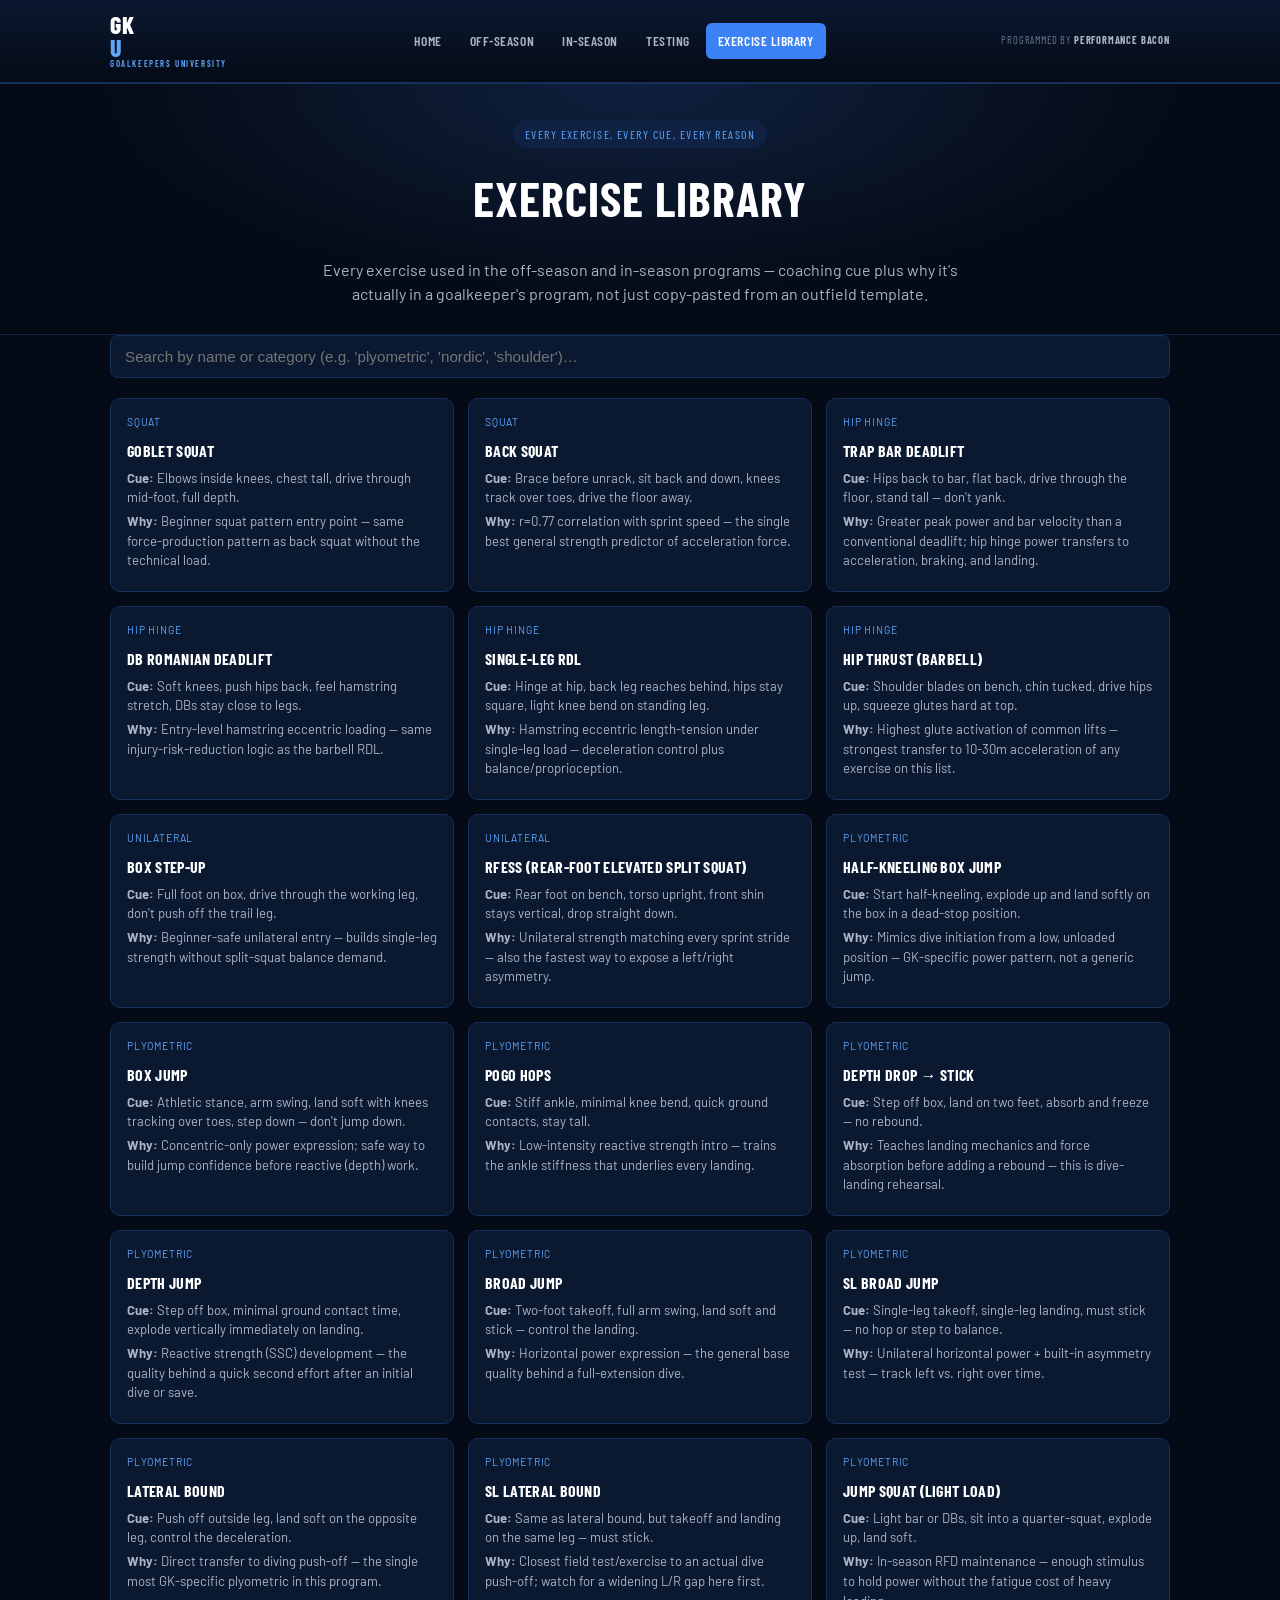
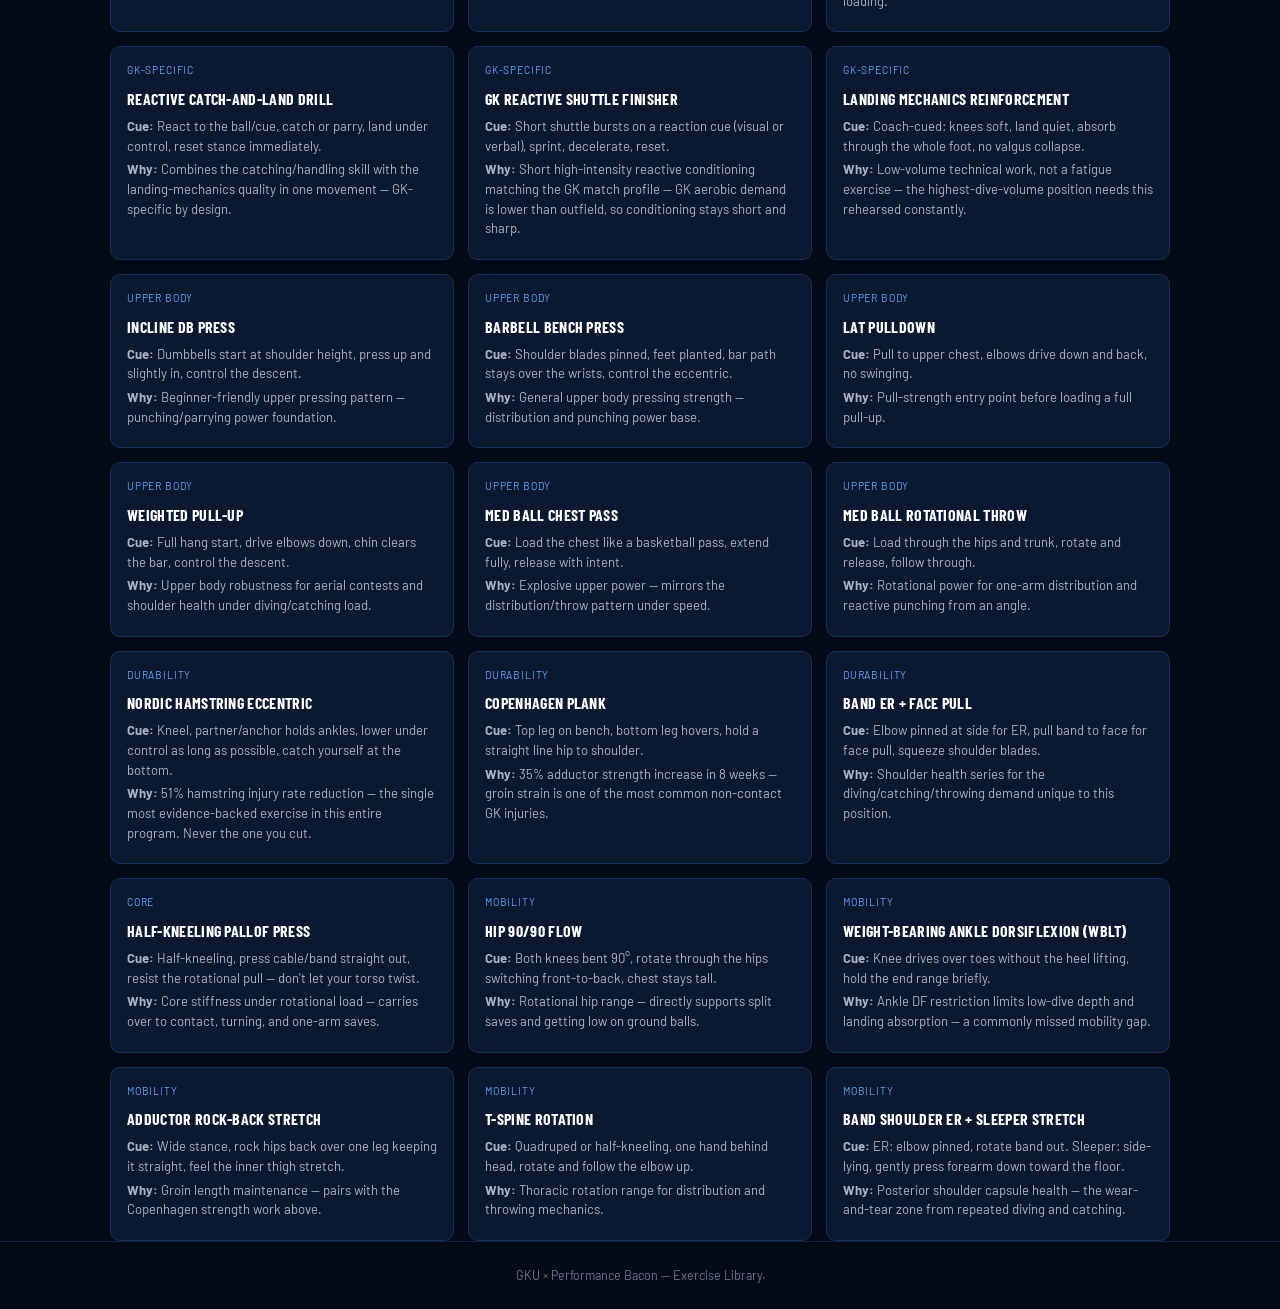
==== exercise-library.html @ 05894696 "Initial build: GKU x Performance Bacon goalkeeper program 12-week off-season (Triphasic block: Eccen" ====
<!DOCTYPE html>
<html lang="en">
<head>
<meta charset="UTF-8">
<meta name="viewport" content="width=device-width, initial-scale=1.0">
<title>Exercise Library — GKU Performance</title>
<link rel="preconnect" href="https://fonts.googleapis.com">
<link href="https://fonts.googleapis.com/css2?family=Barlow:wght@400;500;600&family=Barlow+Condensed:wght@600;700;800&display=swap" rel="stylesheet">
<link rel="stylesheet" href="assets/css/style.css">
</head>
<body>

<header class="site-header">
  <div class="header-inner">
    <div class="brand-lockup">
      <div class="gku-mark">GK<span style="color:var(--blue-bright)">U</span><small>GOALKEEPERS UNIVERSITY</small></div>
    </div>
    <nav class="main-nav">
      <a href="index.html">Home</a>
      <a href="off-season.html">Off-Season</a>
      <a href="in-season.html">In-Season</a>
      <a href="testing-guide.html">Testing</a>
      <a href="exercise-library.html">Exercise Library</a>
    </nav>
    <div class="pb-credit">Programmed by <b>Performance Bacon</b></div>
  </div>
</header>

<section class="hero" style="padding:36px 20px 28px;">
  <div class="wrap">
    <span class="tag">Every Exercise, Every Cue, Every Reason</span>
    <h1>Exercise Library</h1>
    <p>Every exercise used in the off-season and in-season programs — coaching cue plus why it's actually in a goalkeeper's program, not just copy-pasted from an outfield template.</p>
  </div>
</section>

<main class="wrap">
  <div class="search-bar">
    <input type="text" id="exSearch" placeholder="Search by name or category (e.g. 'plyometric', 'nordic', 'shoulder')…">
  </div>
  <div class="ex-grid" id="exGrid"></div>
</main>

<footer>
  <div class="wrap">
    GKU × Performance Bacon — Exercise Library.
  </div>
</footer>

<script src="assets/js/data-exercises.js"></script>
<script src="assets/js/app.js"></script>
<script>
(function () {
  var grid = document.getElementById('exGrid');
  window.EXERCISE_LIBRARY.forEach(function (ex) {
    var card = document.createElement('div');
    card.className = 'ex-card';
    card.innerHTML = '<span class="cat">' + ex.cat + '</span>' +
      '<h4>' + ex.name + '</h4>' +
      '<p><b>Cue:</b> ' + ex.cue + '</p>' +
      '<p><b>Why:</b> ' + ex.why + '</p>';
    grid.appendChild(card);
  });
  gkuInitLibrarySearch(document.getElementById('exSearch'), '.ex-card');
})();
</script>
</body>
</html>
---- assets/css/style.css ----
:root {
  --navy-950: #050b16;
  --navy-900: #0a1830;
  --navy-800: #0f2244;
  --navy-700: #16305c;
  --navy-600: #1d3f78;
  --blue-accent: #3b82f6;
  --blue-bright: #60a5fa;
  --white: #ffffff;
  --gray-100: #e7ebf3;
  --gray-300: #aab4c6;
  --gray-500: #6b7691;
  --green-ok: #34d399;
  --amber: #fbbf24;
  --red: #f87171;
  --radius: 10px;
  --max-w: 1100px;
}

* { box-sizing: border-box; }

body {
  margin: 0;
  font-family: 'Barlow', -apple-system, BlinkMacSystemFont, 'Segoe UI', Arial, sans-serif;
  background: var(--navy-950);
  color: var(--gray-100);
  line-height: 1.5;
}

h1, h2, h3, h4 {
  font-family: 'Barlow Condensed', 'Arial Narrow', sans-serif;
  font-weight: 700;
  text-transform: uppercase;
  letter-spacing: 0.02em;
  margin: 0 0 0.5em;
  color: var(--white);
}

a { color: var(--blue-bright); }

.wrap { max-width: var(--max-w); margin: 0 auto; padding: 0 20px; }

/* ---------- Header / Nav ---------- */
header.site-header {
  background: linear-gradient(180deg, var(--navy-900) 0%, var(--navy-950) 100%);
  border-bottom: 2px solid var(--navy-700);
  position: sticky;
  top: 0;
  z-index: 50;
}

.header-inner {
  display: flex;
  align-items: center;
  justify-content: space-between;
  padding: 14px 20px;
  max-width: var(--max-w);
  margin: 0 auto;
  gap: 16px;
  flex-wrap: wrap;
}

.brand-lockup { display: flex; align-items: center; gap: 10px; }

.gku-mark {
  font-family: 'Barlow Condensed', sans-serif;
  font-weight: 800;
  font-size: 1.5rem;
  letter-spacing: 0.03em;
  color: var(--white);
  display: flex;
  flex-direction: column;
  line-height: 0.95;
}
.gku-mark small {
  font-size: 0.55rem;
  font-weight: 600;
  color: var(--blue-bright);
  letter-spacing: 0.18em;
}

nav.main-nav { display: flex; gap: 4px; flex-wrap: wrap; }
nav.main-nav a {
  color: var(--gray-300);
  text-decoration: none;
  font-family: 'Barlow Condensed', sans-serif;
  font-weight: 600;
  text-transform: uppercase;
  font-size: 0.85rem;
  letter-spacing: 0.04em;
  padding: 8px 12px;
  border-radius: 6px;
  transition: background .15s, color .15s;
}
nav.main-nav a:hover { background: var(--navy-800); color: var(--white); }
nav.main-nav a.active { background: var(--blue-accent); color: var(--white); }

.pb-credit {
  font-family: 'Barlow Condensed', sans-serif;
  font-size: 0.65rem;
  color: var(--gray-500);
  letter-spacing: 0.08em;
  text-transform: uppercase;
}
.pb-credit b { color: var(--gray-300); }

/* ---------- Hero ---------- */
.hero {
  background:
    radial-gradient(ellipse at top, rgba(59,130,246,0.18), transparent 60%),
    var(--navy-950);
  padding: 56px 20px 40px;
  text-align: center;
  border-bottom: 1px solid var(--navy-800);
}
.hero h1 { font-size: clamp(1.8rem, 5vw, 3rem); }
.hero p { color: var(--gray-300); max-width: 640px; margin: 12px auto 0; }
.hero .tag {
  display: inline-block;
  background: var(--navy-800);
  color: var(--blue-bright);
  font-family: 'Barlow Condensed', sans-serif;
  font-size: 0.75rem;
  letter-spacing: 0.12em;
  text-transform: uppercase;
  padding: 5px 12px;
  border-radius: 999px;
  margin-bottom: 14px;
}

/* ---------- Cards / Grid ---------- */
main { padding: 40px 0 80px; }

.card-grid {
  display: grid;
  grid-template-columns: repeat(auto-fit, minmax(260px, 1fr));
  gap: 18px;
  margin: 24px 0;
}

.card {
  background: var(--navy-900);
  border: 1px solid var(--navy-700);
  border-radius: var(--radius);
  padding: 20px;
}
.card h3 { font-size: 1.15rem; margin-bottom: 8px; }
.card p { color: var(--gray-300); font-size: 0.92rem; margin: 0 0 12px; }

.btn {
  display: inline-block;
  background: var(--blue-accent);
  color: var(--white);
  text-decoration: none;
  font-family: 'Barlow Condensed', sans-serif;
  font-weight: 700;
  text-transform: uppercase;
  letter-spacing: 0.04em;
  font-size: 0.85rem;
  padding: 9px 18px;
  border-radius: 6px;
  border: none;
  cursor: pointer;
}
.btn:hover { background: var(--blue-bright); }
.btn.outline { background: transparent; border: 1px solid var(--navy-600); color: var(--gray-100); }
.btn.small { padding: 6px 12px; font-size: 0.75rem; }

/* ---------- Tier tabs ---------- */
.tier-tabs {
  display: flex;
  gap: 6px;
  background: var(--navy-900);
  border: 1px solid var(--navy-700);
  border-radius: var(--radius);
  padding: 6px;
  margin-bottom: 20px;
  flex-wrap: wrap;
}
.tier-tabs button {
  flex: 1;
  min-width: 100px;
  background: transparent;
  border: none;
  color: var(--gray-300);
  font-family: 'Barlow Condensed', sans-serif;
  font-weight: 700;
  text-transform: uppercase;
  letter-spacing: 0.03em;
  padding: 10px;
  border-radius: 6px;
  cursor: pointer;
  font-size: 0.9rem;
}
.tier-tabs button.active { background: var(--blue-accent); color: var(--white); }

/* ---------- Week navigator ---------- */
.week-nav {
  display: flex;
  align-items: center;
  gap: 10px;
  margin-bottom: 18px;
  background: var(--navy-900);
  border: 1px solid var(--navy-700);
  border-radius: var(--radius);
  padding: 10px 14px;
  flex-wrap: wrap;
}
.week-nav select {
  background: var(--navy-800);
  color: var(--white);
  border: 1px solid var(--navy-700);
  border-radius: 6px;
  padding: 6px 10px;
  font-family: 'Barlow Condensed', sans-serif;
  font-weight: 600;
}
.block-pill {
  font-size: 0.7rem;
  text-transform: uppercase;
  letter-spacing: 0.08em;
  background: var(--navy-800);
  color: var(--blue-bright);
  padding: 4px 10px;
  border-radius: 999px;
}
.progress-mini { margin-left: auto; font-size: 0.8rem; color: var(--gray-300); }

/* ---------- Session block ---------- */
.session {
  background: var(--navy-900);
  border: 1px solid var(--navy-700);
  border-radius: var(--radius);
  margin-bottom: 18px;
  overflow: hidden;
}
.session-head {
  display: flex;
  justify-content: space-between;
  align-items: center;
  padding: 14px 18px;
  background: var(--navy-800);
  cursor: pointer;
  flex-wrap: wrap;
  gap: 8px;
}
.session-head h3 { margin: 0; font-size: 1.05rem; }
.session-meta { font-size: 0.78rem; color: var(--gray-300); }
.session-check {
  display: flex; align-items: center; gap: 6px;
  font-family: 'Barlow Condensed', sans-serif;
  font-size: 0.75rem; text-transform: uppercase; letter-spacing: .05em;
  color: var(--gray-300);
}
.session-check input { width: 16px; height: 16px; accent-color: var(--blue-accent); }

.session-body { padding: 4px 18px 16px; display: none; }
.session.open .session-body { display: block; }
.session.open .chevron { transform: rotate(180deg); }
.chevron { transition: transform .15s; color: var(--gray-300); }

table.prog {
  width: 100%;
  border-collapse: collapse;
  margin: 10px 0 16px;
  font-size: 0.86rem;
}
table.prog th, table.prog td {
  border-bottom: 1px solid var(--navy-700);
  padding: 8px 6px;
  text-align: left;
}
table.prog th {
  color: var(--blue-bright);
  font-family: 'Barlow Condensed', sans-serif;
  text-transform: uppercase;
  font-size: 0.72rem;
  letter-spacing: 0.05em;
}
table.prog td.notes { color: var(--gray-300); font-size: 0.8rem; }
.slot-tag {
  display: inline-block;
  font-size: 0.65rem;
  text-transform: uppercase;
  letter-spacing: 0.05em;
  background: var(--navy-700);
  color: var(--gray-100);
  padding: 2px 7px;
  border-radius: 4px;
  margin-right: 6px;
}

.rpe { color: var(--amber); font-weight: 600; }
.deload-banner {
  background: rgba(251,191,36,0.12);
  border: 1px solid var(--amber);
  color: var(--amber);
  padding: 10px 14px;
  border-radius: 8px;
  font-size: 0.85rem;
  margin-bottom: 16px;
}

/* ---------- Testing / norms table ---------- */
table.norms { width: 100%; border-collapse: collapse; margin: 14px 0; font-size: 0.85rem; }
table.norms th, table.norms td { border: 1px solid var(--navy-700); padding: 8px 10px; text-align: center; }
table.norms th { background: var(--navy-800); color: var(--blue-bright); font-family: 'Barlow Condensed', sans-serif; text-transform: uppercase; font-size: 0.72rem; }
table.norms td:first-child, table.norms th:first-child { text-align: left; }

/* ---------- Exercise library ---------- */
.ex-grid { display: grid; grid-template-columns: repeat(auto-fill, minmax(280px,1fr)); gap: 14px; }
.ex-card { background: var(--navy-900); border: 1px solid var(--navy-700); border-radius: var(--radius); padding: 16px; }
.ex-card h4 { font-size: 1rem; margin-bottom: 6px; }
.ex-card .cat { font-size: 0.65rem; color: var(--blue-bright); text-transform: uppercase; letter-spacing: .08em; margin-bottom: 8px; display:block; }
.ex-card p { font-size: 0.82rem; color: var(--gray-300); margin: 4px 0; }
.search-bar { margin-bottom: 20px; }
.search-bar input {
  width: 100%; padding: 12px 14px; border-radius: 8px; border: 1px solid var(--navy-700);
  background: var(--navy-900); color: var(--white); font-size: 0.95rem;
}

/* ---------- Footer ---------- */
footer {
  border-top: 1px solid var(--navy-800);
  padding: 24px 20px;
  text-align: center;
  color: var(--gray-500);
  font-size: 0.78rem;
}

@media (max-width: 640px) {
  .header-inner { justify-content: center; text-align: center; }
  nav.main-nav { justify-content: center; }
}
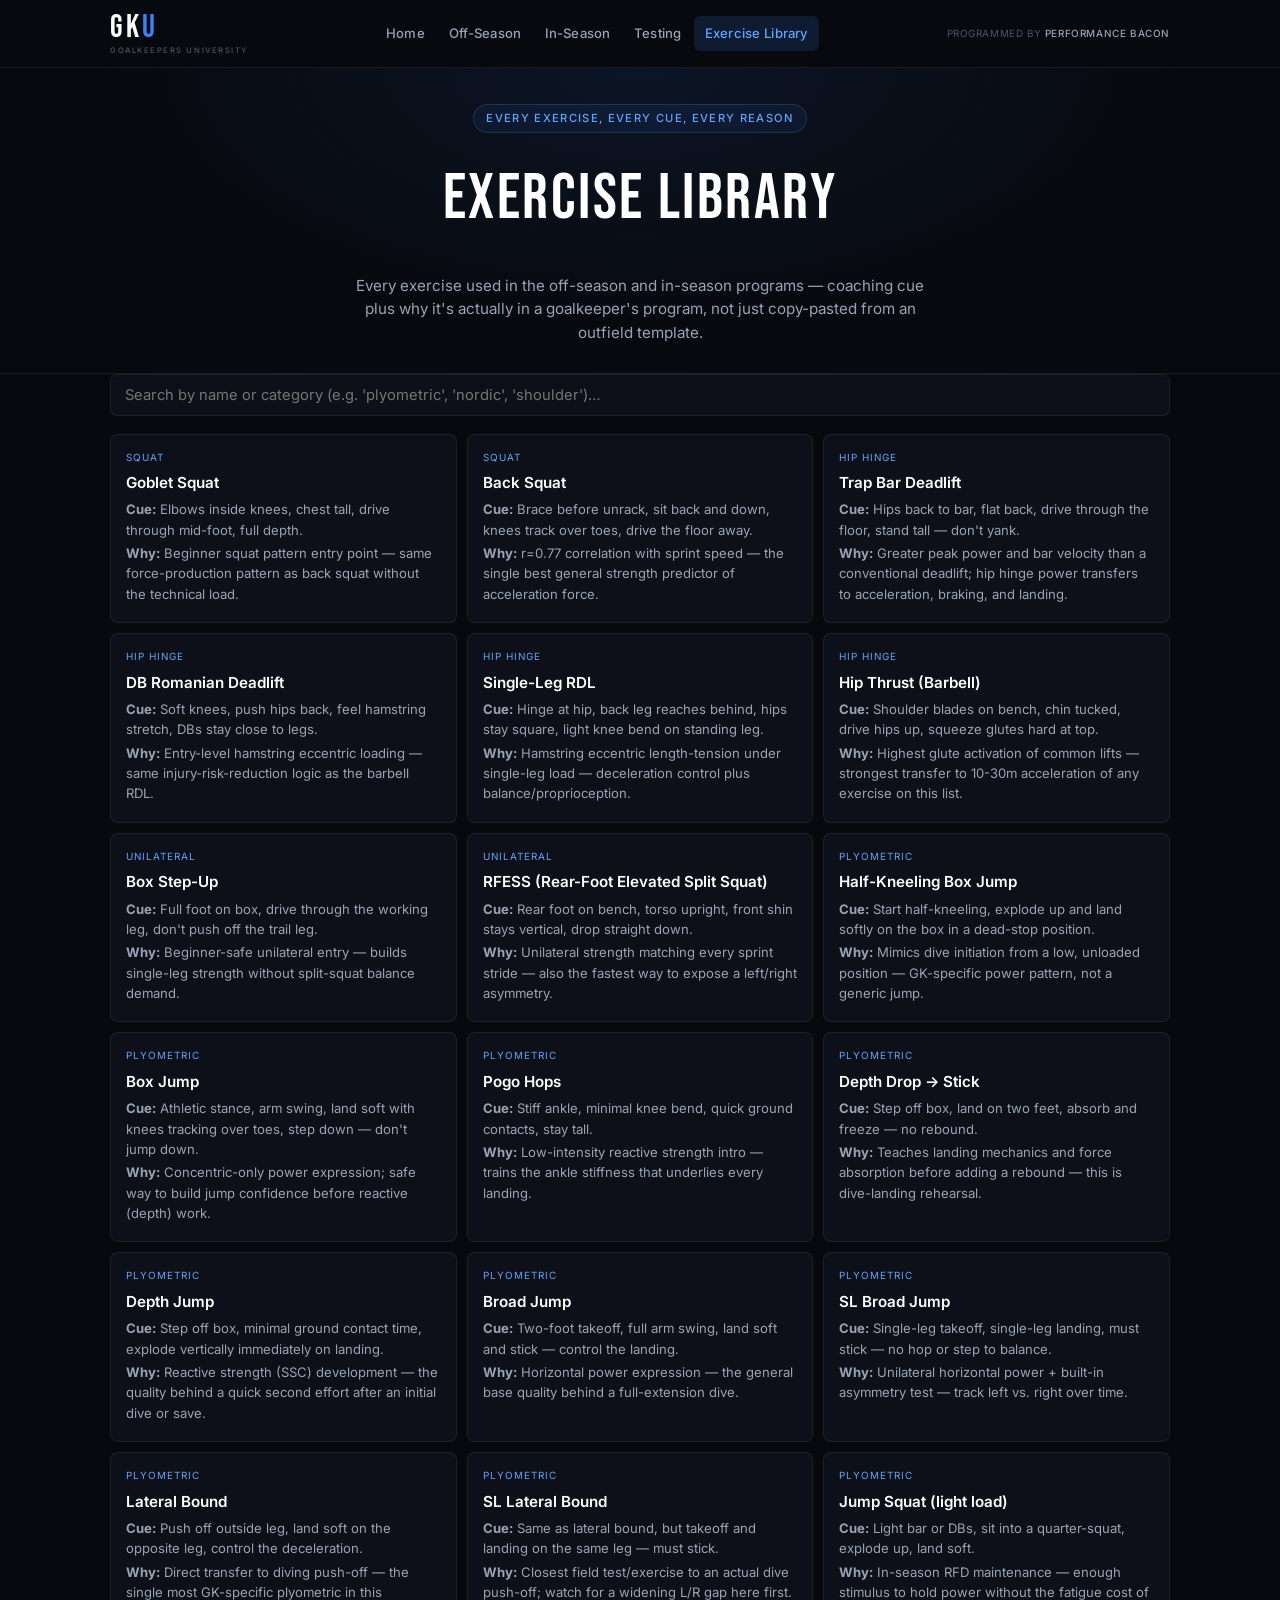
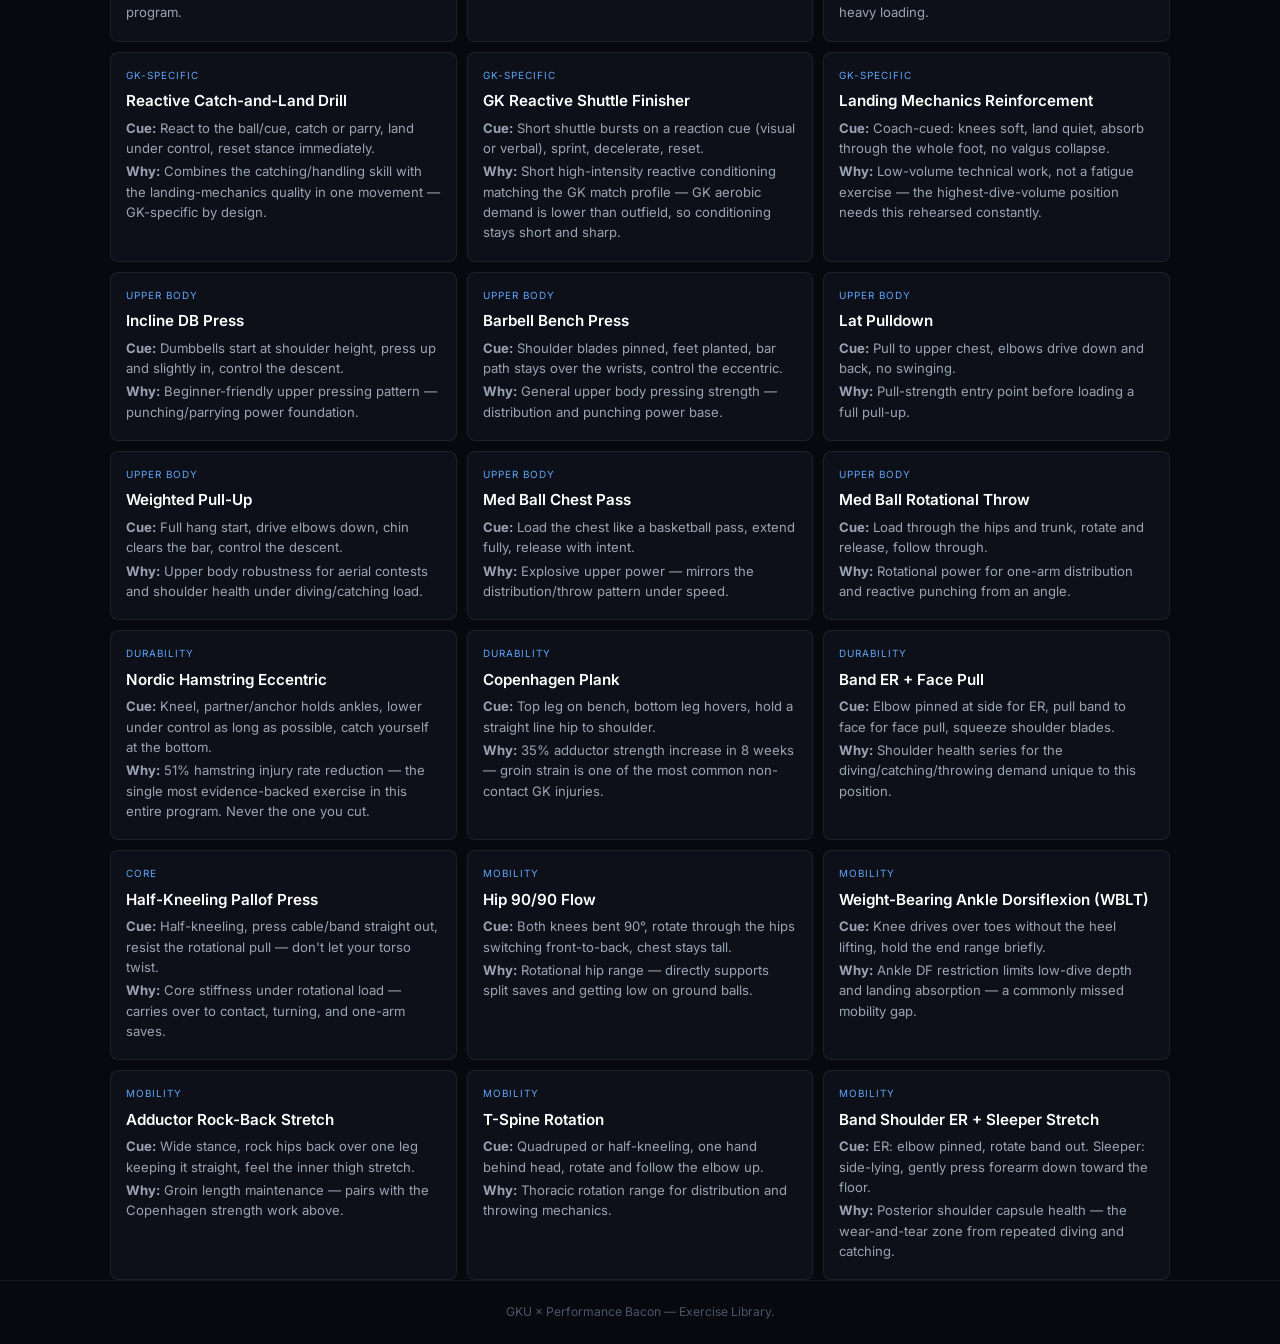
==== commit 863f865b: "Redesign: dark theme, Bebas Neue/Inter fonts, minimal UI, flaw fixes - New near-black palette (#0709" ====
--- a/exercise-library.html
+++ b/exercise-library.html
@@ -5,7 +5,7 @@
 <meta name="viewport" content="width=device-width, initial-scale=1.0">
 <title>Exercise Library — GKU Performance</title>
 <link rel="preconnect" href="https://fonts.googleapis.com">
-<link href="https://fonts.googleapis.com/css2?family=Barlow:wght@400;500;600&family=Barlow+Condensed:wght@600;700;800&display=swap" rel="stylesheet">
+<link href="https://fonts.googleapis.com/css2?family=Bebas+Neue&family=Inter:wght@400;500;600&display=swap" rel="stylesheet">
 <link rel="stylesheet" href="assets/css/style.css">
 </head>
 <body>
@@ -13,7 +13,7 @@
 <header class="site-header">
   <div class="header-inner">
     <div class="brand-lockup">
-      <div class="gku-mark">GK<span style="color:var(--blue-bright)">U</span><small>GOALKEEPERS UNIVERSITY</small></div>
+      <div class="gku-mark"><span class="gku-word">GK<span class="accent-u">U</span></span><small>GOALKEEPERS UNIVERSITY</small></div>
     </div>
     <nav class="main-nav">
       <a href="index.html">Home</a>
--- a/assets/css/style.css
+++ b/assets/css/style.css
@@ -1,19 +1,18 @@
 :root {
-  --navy-950: #050b16;
-  --navy-900: #0a1830;
-  --navy-800: #0f2244;
-  --navy-700: #16305c;
-  --navy-600: #1d3f78;
+  --bg: #07090e;
+  --surface: #0d1018;
+  --surface-2: #111520;
+  --border: rgba(255,255,255,0.07);
   --blue-accent: #3b82f6;
   --blue-bright: #60a5fa;
   --white: #ffffff;
   --gray-100: #e7ebf3;
-  --gray-300: #aab4c6;
-  --gray-500: #6b7691;
+  --gray-300: #9aa3b5;
+  --gray-500: #4b5568;
   --green-ok: #34d399;
   --amber: #fbbf24;
   --red: #f87171;
-  --radius: 10px;
+  --radius: 8px;
   --max-w: 1100px;
 }
 
@@ -21,17 +20,24 @@
 
 body {
   margin: 0;
-  font-family: 'Barlow', -apple-system, BlinkMacSystemFont, 'Segoe UI', Arial, sans-serif;
-  background: var(--navy-950);
+  font-family: 'Inter', -apple-system, BlinkMacSystemFont, 'Segoe UI', Arial, sans-serif;
+  background: var(--bg);
   color: var(--gray-100);
-  line-height: 1.5;
-}
-
-h1, h2, h3, h4 {
-  font-family: 'Barlow Condensed', 'Arial Narrow', sans-serif;
-  font-weight: 700;
-  text-transform: uppercase;
-  letter-spacing: 0.02em;
+  line-height: 1.55;
+}
+
+h1, h2 {
+  font-family: 'Bebas Neue', 'Arial Narrow', sans-serif;
+  font-weight: 400;
+  text-transform: uppercase;
+  letter-spacing: 0.04em;
+  margin: 0 0 0.4em;
+  color: var(--white);
+}
+
+h3, h4 {
+  font-family: 'Inter', sans-serif;
+  font-weight: 600;
   margin: 0 0 0.5em;
   color: var(--white);
 }
@@ -42,8 +48,8 @@
 
 /* ---------- Header / Nav ---------- */
 header.site-header {
-  background: linear-gradient(180deg, var(--navy-900) 0%, var(--navy-950) 100%);
-  border-bottom: 2px solid var(--navy-700);
+  background: var(--bg);
+  border-bottom: 1px solid var(--border);
   position: sticky;
   top: 0;
   z-index: 50;
@@ -53,7 +59,7 @@
   display: flex;
   align-items: center;
   justify-content: space-between;
-  padding: 14px 20px;
+  padding: 12px 20px;
   max-width: var(--max-w);
   margin: 0 auto;
   gap: 16px;
@@ -63,69 +69,86 @@
 .brand-lockup { display: flex; align-items: center; gap: 10px; }
 
 .gku-mark {
-  font-family: 'Barlow Condensed', sans-serif;
-  font-weight: 800;
-  font-size: 1.5rem;
-  letter-spacing: 0.03em;
-  color: var(--white);
   display: flex;
   flex-direction: column;
-  line-height: 0.95;
-}
+  line-height: 1;
+  gap: 3px;
+}
+.gku-word {
+  font-family: 'Bebas Neue', sans-serif;
+  font-size: 2rem;
+  letter-spacing: 0.1em;
+  color: var(--white);
+  line-height: 1;
+}
+.accent-u { color: var(--blue-accent); }
 .gku-mark small {
-  font-size: 0.55rem;
-  font-weight: 600;
-  color: var(--blue-bright);
-  letter-spacing: 0.18em;
-}
-
-nav.main-nav { display: flex; gap: 4px; flex-wrap: wrap; }
+  font-family: 'Inter', sans-serif;
+  font-size: 0.48rem;
+  font-weight: 500;
+  color: rgba(255,255,255,0.3);
+  letter-spacing: 0.2em;
+  text-transform: uppercase;
+}
+
+nav.main-nav { display: flex; gap: 2px; flex-wrap: wrap; }
 nav.main-nav a {
   color: var(--gray-300);
   text-decoration: none;
-  font-family: 'Barlow Condensed', sans-serif;
-  font-weight: 600;
-  text-transform: uppercase;
-  font-size: 0.85rem;
-  letter-spacing: 0.04em;
-  padding: 8px 12px;
+  font-family: 'Inter', sans-serif;
+  font-weight: 500;
+  font-size: 0.82rem;
+  letter-spacing: 0.01em;
+  padding: 7px 11px;
   border-radius: 6px;
-  transition: background .15s, color .15s;
-}
-nav.main-nav a:hover { background: var(--navy-800); color: var(--white); }
-nav.main-nav a.active { background: var(--blue-accent); color: var(--white); }
+  transition: background .12s, color .12s;
+}
+nav.main-nav a:hover { background: rgba(255,255,255,0.05); color: var(--white); }
+nav.main-nav a.active { background: rgba(59,130,246,0.15); color: var(--blue-bright); }
 
 .pb-credit {
-  font-family: 'Barlow Condensed', sans-serif;
-  font-size: 0.65rem;
+  font-family: 'Inter', sans-serif;
+  font-size: 0.62rem;
   color: var(--gray-500);
+  letter-spacing: 0.06em;
+  text-transform: uppercase;
+  white-space: nowrap;
+}
+.pb-credit b { color: var(--gray-300); font-weight: 500; }
+
+.week-nav label {
+  font-family: 'Inter', sans-serif;
+  font-weight: 600;
+  color: var(--gray-300);
+  font-size: 0.78rem;
+  text-transform: uppercase;
   letter-spacing: 0.08em;
-  text-transform: uppercase;
-}
-.pb-credit b { color: var(--gray-300); }
+}
 
 /* ---------- Hero ---------- */
 .hero {
   background:
-    radial-gradient(ellipse at top, rgba(59,130,246,0.18), transparent 60%),
-    var(--navy-950);
+    radial-gradient(ellipse at 50% 0%, rgba(59,130,246,0.1), transparent 60%),
+    var(--bg);
   padding: 56px 20px 40px;
   text-align: center;
-  border-bottom: 1px solid var(--navy-800);
-}
-.hero h1 { font-size: clamp(1.8rem, 5vw, 3rem); }
-.hero p { color: var(--gray-300); max-width: 640px; margin: 12px auto 0; }
+  border-bottom: 1px solid var(--border);
+}
+.hero h1 { font-size: clamp(2.4rem, 6vw, 4rem); }
+.hero p { color: var(--gray-300); max-width: 600px; margin: 10px auto 0; font-size: 0.95rem; }
 .hero .tag {
   display: inline-block;
-  background: var(--navy-800);
+  background: rgba(59,130,246,0.08);
   color: var(--blue-bright);
-  font-family: 'Barlow Condensed', sans-serif;
-  font-size: 0.75rem;
+  font-family: 'Inter', sans-serif;
+  font-size: 0.7rem;
+  font-weight: 500;
   letter-spacing: 0.12em;
   text-transform: uppercase;
   padding: 5px 12px;
   border-radius: 999px;
-  margin-bottom: 14px;
+  border: 1px solid rgba(96,165,250,0.18);
+  margin-bottom: 16px;
 }
 
 /* ---------- Cards / Grid ---------- */
@@ -134,63 +157,63 @@
 .card-grid {
   display: grid;
   grid-template-columns: repeat(auto-fit, minmax(260px, 1fr));
-  gap: 18px;
-  margin: 24px 0;
+  gap: 12px;
+  margin: 18px 0;
 }
 
 .card {
-  background: var(--navy-900);
-  border: 1px solid var(--navy-700);
+  background: var(--surface);
+  border: 1px solid var(--border);
   border-radius: var(--radius);
   padding: 20px;
-}
-.card h3 { font-size: 1.15rem; margin-bottom: 8px; }
-.card p { color: var(--gray-300); font-size: 0.92rem; margin: 0 0 12px; }
+  overflow-x: auto;
+}
+.card h3 { font-size: 1rem; margin-bottom: 6px; }
+.card p { color: var(--gray-300); font-size: 0.9rem; margin: 0 0 12px; }
 
 .btn {
   display: inline-block;
   background: var(--blue-accent);
   color: var(--white);
   text-decoration: none;
-  font-family: 'Barlow Condensed', sans-serif;
-  font-weight: 700;
-  text-transform: uppercase;
-  letter-spacing: 0.04em;
-  font-size: 0.85rem;
-  padding: 9px 18px;
+  font-family: 'Inter', sans-serif;
+  font-weight: 600;
+  font-size: 0.82rem;
+  letter-spacing: 0.02em;
+  padding: 8px 16px;
   border-radius: 6px;
   border: none;
   cursor: pointer;
 }
 .btn:hover { background: var(--blue-bright); }
-.btn.outline { background: transparent; border: 1px solid var(--navy-600); color: var(--gray-100); }
-.btn.small { padding: 6px 12px; font-size: 0.75rem; }
+.btn.outline { background: transparent; border: 1px solid var(--border); color: var(--gray-100); }
+.btn.small { padding: 5px 11px; font-size: 0.75rem; }
 
 /* ---------- Tier tabs ---------- */
 .tier-tabs {
   display: flex;
-  gap: 6px;
-  background: var(--navy-900);
-  border: 1px solid var(--navy-700);
+  gap: 4px;
+  background: var(--surface);
+  border: 1px solid var(--border);
   border-radius: var(--radius);
-  padding: 6px;
-  margin-bottom: 20px;
+  padding: 4px;
+  margin-bottom: 14px;
   flex-wrap: wrap;
 }
 .tier-tabs button {
   flex: 1;
-  min-width: 100px;
+  min-width: 90px;
   background: transparent;
   border: none;
   color: var(--gray-300);
-  font-family: 'Barlow Condensed', sans-serif;
-  font-weight: 700;
-  text-transform: uppercase;
-  letter-spacing: 0.03em;
-  padding: 10px;
-  border-radius: 6px;
+  font-family: 'Inter', sans-serif;
+  font-weight: 600;
+  text-transform: uppercase;
+  letter-spacing: 0.04em;
+  padding: 9px;
+  border-radius: 5px;
   cursor: pointer;
-  font-size: 0.9rem;
+  font-size: 0.82rem;
 }
 .tier-tabs button.active { background: var(--blue-accent); color: var(--white); }
 
@@ -199,134 +222,151 @@
   display: flex;
   align-items: center;
   gap: 10px;
-  margin-bottom: 18px;
-  background: var(--navy-900);
-  border: 1px solid var(--navy-700);
+  margin-bottom: 14px;
+  background: var(--surface);
+  border: 1px solid var(--border);
   border-radius: var(--radius);
-  padding: 10px 14px;
+  padding: 9px 14px;
   flex-wrap: wrap;
 }
 .week-nav select {
-  background: var(--navy-800);
-  color: var(--white);
-  border: 1px solid var(--navy-700);
-  border-radius: 6px;
-  padding: 6px 10px;
-  font-family: 'Barlow Condensed', sans-serif;
-  font-weight: 600;
+  background: var(--bg);
+  color: var(--white);
+  border: 1px solid var(--border);
+  border-radius: 5px;
+  padding: 5px 10px;
+  font-family: 'Inter', sans-serif;
+  font-size: 0.85rem;
 }
 .block-pill {
-  font-size: 0.7rem;
+  font-size: 0.68rem;
+  font-family: 'Inter', sans-serif;
   text-transform: uppercase;
   letter-spacing: 0.08em;
-  background: var(--navy-800);
+  background: rgba(59,130,246,0.1);
   color: var(--blue-bright);
-  padding: 4px 10px;
+  padding: 3px 9px;
   border-radius: 999px;
-}
-.progress-mini { margin-left: auto; font-size: 0.8rem; color: var(--gray-300); }
+  border: 1px solid rgba(96,165,250,0.18);
+}
+.progress-mini { margin-left: auto; font-size: 0.78rem; color: var(--gray-300); }
 
 /* ---------- Session block ---------- */
 .session {
-  background: var(--navy-900);
-  border: 1px solid var(--navy-700);
+  background: var(--surface);
+  border: 1px solid var(--border);
   border-radius: var(--radius);
-  margin-bottom: 18px;
+  margin-bottom: 10px;
   overflow: hidden;
 }
 .session-head {
   display: flex;
   justify-content: space-between;
   align-items: center;
-  padding: 14px 18px;
-  background: var(--navy-800);
+  padding: 12px 16px;
+  background: var(--surface-2);
   cursor: pointer;
   flex-wrap: wrap;
   gap: 8px;
 }
-.session-head h3 { margin: 0; font-size: 1.05rem; }
-.session-meta { font-size: 0.78rem; color: var(--gray-300); }
+.session-head h3 { margin: 0; font-size: 0.95rem; }
+.session-meta { font-size: 0.76rem; color: var(--gray-300); }
 .session-check {
   display: flex; align-items: center; gap: 6px;
-  font-family: 'Barlow Condensed', sans-serif;
-  font-size: 0.75rem; text-transform: uppercase; letter-spacing: .05em;
-  color: var(--gray-300);
-}
-.session-check input { width: 16px; height: 16px; accent-color: var(--blue-accent); }
-
-.session-body { padding: 4px 18px 16px; display: none; }
+  font-family: 'Inter', sans-serif;
+  font-size: 0.72rem; text-transform: uppercase; letter-spacing: .05em;
+  color: var(--gray-300);
+}
+.session-check input { width: 15px; height: 15px; accent-color: var(--blue-accent); }
+
+.session-body { padding: 4px 16px 14px; display: none; overflow-x: auto; }
 .session.open .session-body { display: block; }
 .session.open .chevron { transform: rotate(180deg); }
-.chevron { transition: transform .15s; color: var(--gray-300); }
+.chevron { transition: transform .12s; color: var(--gray-500); }
+
+/* ---------- Tables ---------- */
+.table-scroll { overflow-x: auto; -webkit-overflow-scrolling: touch; }
 
 table.prog {
   width: 100%;
   border-collapse: collapse;
-  margin: 10px 0 16px;
-  font-size: 0.86rem;
+  margin: 10px 0 14px;
+  font-size: 0.84rem;
 }
 table.prog th, table.prog td {
-  border-bottom: 1px solid var(--navy-700);
-  padding: 8px 6px;
+  border-bottom: 1px solid var(--border);
+  padding: 7px 6px;
   text-align: left;
 }
 table.prog th {
   color: var(--blue-bright);
-  font-family: 'Barlow Condensed', sans-serif;
-  text-transform: uppercase;
-  font-size: 0.72rem;
-  letter-spacing: 0.05em;
-}
-table.prog td.notes { color: var(--gray-300); font-size: 0.8rem; }
+  font-family: 'Inter', sans-serif;
+  font-weight: 600;
+  text-transform: uppercase;
+  font-size: 0.68rem;
+  letter-spacing: 0.07em;
+}
+table.prog td.notes { color: var(--gray-300); font-size: 0.78rem; }
 .slot-tag {
   display: inline-block;
-  font-size: 0.65rem;
+  font-size: 0.62rem;
   text-transform: uppercase;
   letter-spacing: 0.05em;
-  background: var(--navy-700);
-  color: var(--gray-100);
-  padding: 2px 7px;
-  border-radius: 4px;
-  margin-right: 6px;
+  background: rgba(255,255,255,0.06);
+  color: var(--gray-300);
+  padding: 2px 6px;
+  border-radius: 3px;
+  margin-right: 5px;
 }
 
 .rpe { color: var(--amber); font-weight: 600; }
 .deload-banner {
-  background: rgba(251,191,36,0.12);
-  border: 1px solid var(--amber);
+  background: rgba(251,191,36,0.07);
+  border: 1px solid rgba(251,191,36,0.25);
   color: var(--amber);
   padding: 10px 14px;
-  border-radius: 8px;
-  font-size: 0.85rem;
-  margin-bottom: 16px;
+  border-radius: 7px;
+  font-size: 0.84rem;
+  margin-bottom: 14px;
 }
 
 /* ---------- Testing / norms table ---------- */
-table.norms { width: 100%; border-collapse: collapse; margin: 14px 0; font-size: 0.85rem; }
-table.norms th, table.norms td { border: 1px solid var(--navy-700); padding: 8px 10px; text-align: center; }
-table.norms th { background: var(--navy-800); color: var(--blue-bright); font-family: 'Barlow Condensed', sans-serif; text-transform: uppercase; font-size: 0.72rem; }
+table.norms { width: 100%; border-collapse: collapse; margin: 12px 0; font-size: 0.84rem; }
+table.norms th, table.norms td { border: 1px solid var(--border); padding: 7px 10px; text-align: center; }
+table.norms th {
+  background: var(--surface-2);
+  color: var(--blue-bright);
+  font-family: 'Inter', sans-serif;
+  font-weight: 600;
+  text-transform: uppercase;
+  font-size: 0.68rem;
+  letter-spacing: 0.07em;
+}
 table.norms td:first-child, table.norms th:first-child { text-align: left; }
 
 /* ---------- Exercise library ---------- */
-.ex-grid { display: grid; grid-template-columns: repeat(auto-fill, minmax(280px,1fr)); gap: 14px; }
-.ex-card { background: var(--navy-900); border: 1px solid var(--navy-700); border-radius: var(--radius); padding: 16px; }
-.ex-card h4 { font-size: 1rem; margin-bottom: 6px; }
-.ex-card .cat { font-size: 0.65rem; color: var(--blue-bright); text-transform: uppercase; letter-spacing: .08em; margin-bottom: 8px; display:block; }
-.ex-card p { font-size: 0.82rem; color: var(--gray-300); margin: 4px 0; }
-.search-bar { margin-bottom: 20px; }
+.ex-grid { display: grid; grid-template-columns: repeat(auto-fill, minmax(280px,1fr)); gap: 10px; }
+.ex-card { background: var(--surface); border: 1px solid var(--border); border-radius: var(--radius); padding: 15px; }
+.ex-card h4 { font-size: 0.95rem; margin-bottom: 5px; }
+.ex-card .cat { font-size: 0.62rem; color: var(--blue-bright); text-transform: uppercase; letter-spacing: .1em; margin-bottom: 6px; display:block; }
+.ex-card p { font-size: 0.82rem; color: var(--gray-300); margin: 3px 0; }
+.search-bar { margin-bottom: 18px; }
 .search-bar input {
-  width: 100%; padding: 12px 14px; border-radius: 8px; border: 1px solid var(--navy-700);
-  background: var(--navy-900); color: var(--white); font-size: 0.95rem;
-}
+  width: 100%; padding: 11px 14px; border-radius: 7px; border: 1px solid var(--border);
+  background: var(--surface); color: var(--white); font-size: 0.92rem; font-family: 'Inter', sans-serif;
+}
+.search-bar input:focus { outline: none; border-color: rgba(96,165,250,0.35); }
 
 /* ---------- Footer ---------- */
 footer {
-  border-top: 1px solid var(--navy-800);
-  padding: 24px 20px;
+  border-top: 1px solid var(--border);
+  padding: 22px 20px;
   text-align: center;
   color: var(--gray-500);
-  font-size: 0.78rem;
-}
+  font-size: 0.76rem;
+}
+
+h2 { margin: 28px 0 10px; }
 
 @media (max-width: 640px) {
   .header-inner { justify-content: center; text-align: center; }
